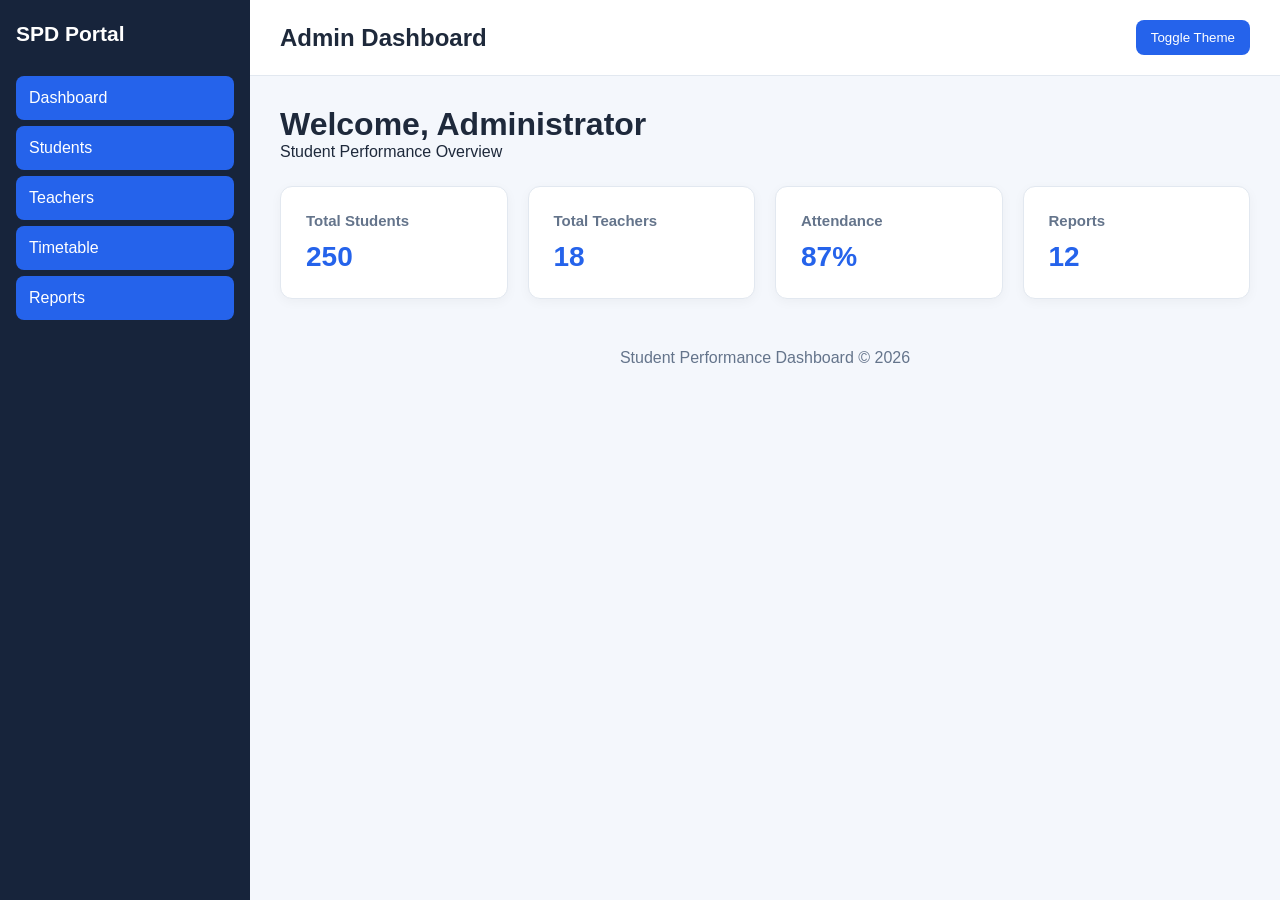
==== frontend-preview/index.html @ 3e71deca "Improve interactive dashboard UI" ====
<!DOCTYPE html>
<html lang="en">
<head>
    <meta charset="UTF-8">
    <meta name="viewport"
          content="width=device-width, initial-scale=1.0">
    <title>Student Performance Dashboard</title>
    <link rel="stylesheet"
          href="../src/main/webapp/assets/css/style.css">
</head>
<body>
    <div class="dashboard-layout">

        <aside class="sidebar" id="sidebar">
            <h2>SPD Portal</h2>
            <nav>
                <a href="#" class="active">Dashboard</a>
                <a href="#">Students</a>
                <a href="#">Teachers</a>
                <a href="#">Timetable</a>
                <a href="#">Reports</a>
            </nav>
        </aside>

        <div class="main-content">
            <header class="topbar">
                <button class="menu-toggle"
                        id="menuToggle"
                        aria-expanded="false">
                    ☰
                </button>

                <h2>Admin Dashboard</h2>

                <button id="themeToggle"
                        type="button">
                    Toggle Theme
                </button>
            </header>

            <main class="content">
                <h1>Welcome, Administrator</h1>
                <p>Student Performance Overview</p>

                <section class="cards">
                    <div class="card">
                        <h3>Total Students</h3>
                        <p>250</p>
                    </div>
                    <div class="card">
                        <h3>Total Teachers</h3>
                        <p>18</p>
                    </div>
                    <div class="card">
                        <h3>Attendance</h3>
                        <p>87%</p>
                    </div>
                    <div class="card">
                        <h3>Reports</h3>
                        <p>12</p>
                    </div>
                </section>
            </main>

            <footer class="footer">
                Student Performance Dashboard © 2026
            </footer>
        </div>
    </div>

    <script src="../src/main/webapp/assets/js/navigation.js"></script>
</body>
</html>
---- src/main/webapp/assets/css/style.css ----
:root {
    --primary: #2563eb;
    --sidebar: #17243b;
    --background: #f4f7fc;
    --white: #ffffff;
    --text: #1e293b;
    --muted: #64748b;
    --border: #e2e8f0;
}

* {
    margin: 0;
    padding: 0;
    box-sizing: border-box;
}

body {
    font-family: Arial, sans-serif;
    background: var(--background);
    color: var(--text);
}

.dashboard-layout {
    display: flex;
    min-height: 100vh;
}

.sidebar {
    width: 250px;
    background: var(--sidebar);
    color: white;
    padding: 22px 16px;
    flex-shrink: 0;
}

.sidebar h2 {
    font-size: 21px;
    margin-bottom: 30px;
}

.sidebar a {
    display: block;
    color: #cbd5e1;
    text-decoration: none;
    padding: 13px;
    border-radius: 8px;
    margin-bottom: 6px;
}

.sidebar a:hover,
.sidebar a.active {
    background: var(--primary);
    color: white;
}

.main-content {
    flex: 1;
    min-width: 0;
}

.topbar {
    background: var(--white);
    padding: 20px 30px;
    border-bottom: 1px solid var(--border);
    display: flex;
    justify-content: space-between;
    align-items: center;
}

.content {
    padding: 30px;
}

.cards {
    display: grid;
    grid-template-columns:
        repeat(auto-fit, minmax(200px, 1fr));
    gap: 20px;
    margin-top: 25px;
}

.card {
    background: white;
    padding: 25px;
    border-radius: 12px;
    border: 1px solid var(--border);
    box-shadow: 0 3px 12px rgba(0,0,0,0.04);
}

.card h3 {
    color: var(--muted);
    font-size: 15px;
    margin-bottom: 12px;
}

.card p {
    font-size: 28px;
    font-weight: bold;
    color: var(--primary);
}

.footer {
    text-align: center;
    padding: 20px;
    color: var(--muted);
}

.menu-toggle {
    display: none;
    background: var(--primary);
    color: white;
    border: none;
    padding: 10px;
    border-radius: 6px;
    cursor: pointer;
}

@media (max-width: 768px) {
    .sidebar {
        display: none;
    }

    .sidebar.open {
        display: block;
        position: absolute;
        top: 0;
        left: 0;
        min-height: 100vh;
        z-index: 10;
    }

    .menu-toggle {
        display: inline-block;
    }

    .topbar {
        padding: 15px;
        gap: 12px;
    }

    .content {
        padding: 18px;
    }
}


/* Dark Mode */

body.dark-mode {
    --background: #0f172a;
    --white: #1e293b;
    --text: #f8fafc;
    --muted: #cbd5e1;
    --border: #334155;
}

body.dark-mode .card {
    background: var(--white);
}

body.dark-mode .topbar {
    background: var(--white);
}

#themeToggle {
    background: var(--primary);
    color: white;
    padding: 10px 15px;
    border: none;
    border-radius: 8px;
    cursor: pointer;
}
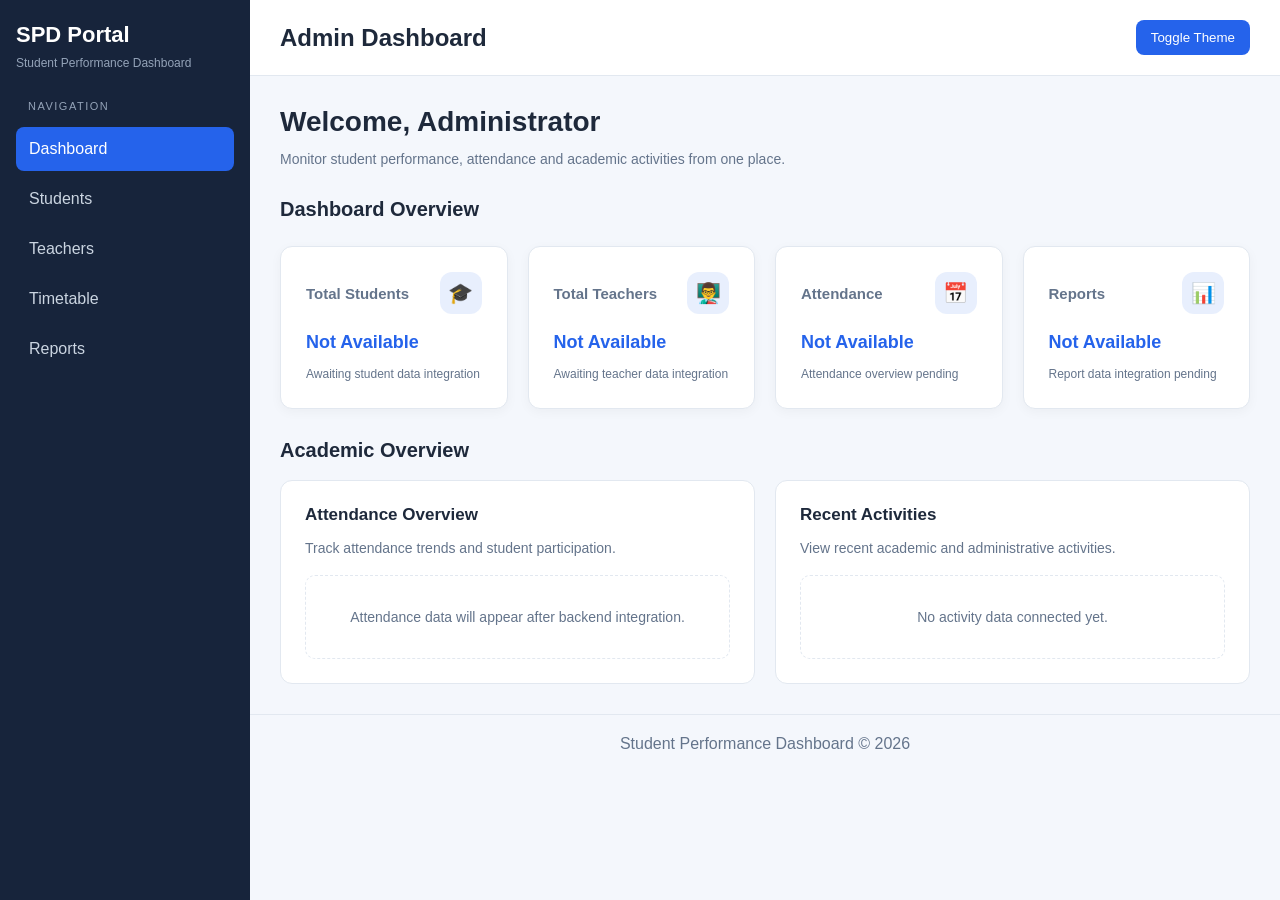
==== commit 38a09be5: "feat(frontend): enhance admin dashboard layout and overview panels" ====
--- a/frontend-preview/index.html
+++ b/frontend-preview/index.html
@@ -5,70 +5,168 @@
     <meta charset="UTF-8">
     <meta name="viewport"
           content="width=device-width, initial-scale=1.0">
-    <title>Student Performance Dashboard</title>
+    <title>Admin Dashboard | SPD Portal</title>
     <link rel="stylesheet"
           href="../src/main/webapp/assets/css/style.css">
 </head>
 <body>
-    <div class="dashboard-layout">
+<div class="dashboard-layout">
 
-        <aside class="sidebar" id="sidebar">
+    <!-- Sidebar -->
+    <aside class="sidebar" id="sidebar"
+           aria-label="Sidebar">
+        <div class="sidebar-brand">
             <h2>SPD Portal</h2>
-            <nav>
-                <a href="#" class="active">Dashboard</a>
-                <a href="#">Students</a>
-                <a href="#">Teachers</a>
-                <a href="#">Timetable</a>
-                <a href="#">Reports</a>
-            </nav>
-        </aside>
+            <p>Student Performance Dashboard</p>
+        </div>
 
-        <div class="main-content">
-            <header class="topbar">
-                <button class="menu-toggle"
-                        id="menuToggle"
-                        aria-expanded="false">
-                    ☰
-                </button>
+        <nav aria-label="Main navigation">
+            <span class="sidebar-section">NAVIGATION</span>
+            <!-- Backend URLs pending approval -->
+            <span class="nav-item active">Dashboard</span>
+            <span class="nav-item">Students</span>
+            <span class="nav-item">Teachers</span>
+            <span class="nav-item">Timetable</span>
+            <span class="nav-item">Reports</span>
+        </nav>
+    </aside>
 
-                <h2>Admin Dashboard</h2>
+    <div class="main-content">
 
-                <button id="themeToggle"
-                        type="button">
-                    Toggle Theme
-                </button>
-            </header>
+        <!-- Topbar -->
+        <header class="topbar">
+            <button class="menu-toggle"
+                    id="menuToggle"
+                    type="button"
+                    aria-label="Toggle sidebar"
+                    aria-controls="sidebar"
+                    aria-expanded="false">
+                ☰
+            </button>
 
-            <main class="content">
+            <h2>Admin Dashboard</h2>
+
+            <button id="themeToggle" type="button">
+                Toggle Theme
+            </button>
+        </header>
+
+        <main class="content">
+
+            <!-- Welcome -->
+            <section class="dashboard-welcome">
                 <h1>Welcome, Administrator</h1>
-                <p>Student Performance Overview</p>
+                <p>
+                    Monitor student performance, attendance
+                    and academic activities from one place.
+                </p>
+            </section>
 
-                <section class="cards">
-                    <div class="card">
-                        <h3>Total Students</h3>
-                        <p>250</p>
-                    </div>
-                    <div class="card">
-                        <h3>Total Teachers</h3>
-                        <p>18</p>
-                    </div>
-                    <div class="card">
-                        <h3>Attendance</h3>
-                        <p>87%</p>
-                    </div>
-                    <div class="card">
-                        <h3>Reports</h3>
-                        <p>12</p>
-                    </div>
-                </section>
-            </main>
+            <!-- Statistics -->
+            <section aria-label="Dashboard statistics">
+                <h2 class="section-heading">
+                    Dashboard Overview
+                </h2>
 
-            <footer class="footer">
-                Student Performance Dashboard © 2026
-            </footer>
-        </div>
+                <div class="cards">
+
+                    <article class="card stat-card">
+                        <div class="stat-card-header">
+                            <h3>Total Students</h3>
+                            <span class="stat-icon" aria-hidden="true">🎓</span>
+                        </div>
+                        <p class="stat-value">Not Available</p>
+                        <div class="stat-description">
+                            Awaiting student data integration
+                        </div>
+                    </article>
+
+                    <article class="card stat-card">
+                        <div class="stat-card-header">
+                            <h3>Total Teachers</h3>
+                            <span class="stat-icon" aria-hidden="true">👨‍🏫</span>
+                        </div>
+                        <p class="stat-value">Not Available</p>
+                        <div class="stat-description">
+                            Awaiting teacher data integration
+                        </div>
+                    </article>
+
+                    <article class="card stat-card">
+                        <div class="stat-card-header">
+                            <h3>Attendance</h3>
+                            <span class="stat-icon" aria-hidden="true">📅</span>
+                        </div>
+                        <p class="stat-value">Not Available</p>
+                        <div class="stat-description">
+                            Attendance overview pending
+                        </div>
+                    </article>
+
+                    <article class="card stat-card">
+                        <div class="stat-card-header">
+                            <h3>Reports</h3>
+                            <span class="stat-icon" aria-hidden="true">📊</span>
+                        </div>
+                        <p class="stat-value">Not Available</p>
+                        <div class="stat-description">
+                            Report data integration pending
+                        </div>
+                    </article>
+
+                </div>
+            </section>
+
+            <!-- Academic Overview -->
+            <section class="dashboard-section"
+                     aria-label="Academic overview">
+
+                <h2 class="section-heading">
+                    Academic Overview
+                </h2>
+
+                <div class="dashboard-panels">
+
+                    <article class="dashboard-panel">
+                        <h3>Attendance Overview</h3>
+                        <p>
+                            Track attendance trends and
+                            student participation.
+                        </p>
+
+                        <div class="empty-state">
+                            <p>
+                                Attendance data will appear
+                                after backend integration.
+                            </p>
+                        </div>
+                    </article>
+
+                    <article class="dashboard-panel">
+                        <h3>Recent Activities</h3>
+                        <p>
+                            View recent academic and
+                            administrative activities.
+                        </p>
+
+                        <div class="empty-state">
+                            <p>
+                                No activity data connected yet.
+                            </p>
+                        </div>
+                    </article>
+
+                </div>
+            </section>
+
+        </main>
+
+        <footer class="footer">
+            <p>Student Performance Dashboard © 2026</p>
+        </footer>
     </div>
+</div>
 
-    <script src="../src/main/webapp/assets/js/navigation.js"></script>
+<script src="../src/main/webapp/assets/js/navigation.js"></script>
 </body>
 </html>
--- a/src/main/webapp/assets/css/style.css
+++ b/src/main/webapp/assets/css/style.css
@@ -1,4 +1,3 @@
-
 :root {
     --primary: #2563eb;
     --sidebar: #17243b;
@@ -81,7 +80,7 @@
 }
 
 .card {
-    background: white;
+    background: var(--white);
     padding: 25px;
     border-radius: 12px;
     border: 1px solid var(--border);
@@ -95,10 +94,12 @@
 }
 
 .card p {
-    font-size: 28px;
-    font-weight: bold;
+    font-size: 18px;
+    font-weight: 600;
     color: var(--primary);
-}
+    overflow-wrap: anywhere;
+}
+
 
 .footer {
     text-align: center;
@@ -118,16 +119,24 @@
 
 @media (max-width: 768px) {
     .sidebar {
-        display: none;
-    }
-
-    .sidebar.open {
         display: block;
-        position: absolute;
+        position: fixed;
         top: 0;
         left: 0;
-        min-height: 100vh;
-        z-index: 10;
+        bottom: 0;
+        width: 250px;
+        max-width: 85vw;
+        z-index: 1000;
+        overflow-y: auto;
+        transform: translateX(-100%);
+        visibility: hidden;
+        transition: transform 0.25s ease,
+                    visibility 0.25s ease;
+    }
+
+    .sidebar.open {
+        transform: translateX(0);
+        visibility: visible;
     }
 
     .menu-toggle {
@@ -171,3 +180,212 @@
     border-radius: 8px;
     cursor: pointer;
 }
+
+/* Sidebar branding */
+.sidebar-brand {
+    margin-bottom: 30px;
+}
+
+.sidebar-brand h2 {
+    font-size: 22px;
+    margin-bottom: 8px;
+}
+
+.sidebar-brand p {
+    color: #94a3b8;
+    font-size: 12px;
+}
+
+/* Sidebar navigation items */
+.sidebar-section {
+    display: block;
+    font-size: 11px;
+    letter-spacing: 1.5px;
+    color: #94a3b8;
+    margin: 15px 12px;
+}
+
+.nav-item {
+    display: block;
+    padding: 13px;
+    margin-bottom: 6px;
+    border-radius: 8px;
+    color: #cbd5e1;
+    cursor: default;
+}
+
+.nav-item.active {
+    background: var(--primary);
+    color: white;
+}
+
+/* Better responsive spacing */
+.sidebar {
+    transition: transform 0.25s ease;
+}
+
+.footer {
+    border-top: 1px solid var(--border);
+}
+
+
+/* ========================================
+   PHASE B - PROFESSIONAL DASHBOARD UI
+   ======================================== */
+
+/* Dashboard welcome section */
+.dashboard-welcome {
+    margin-bottom: 28px;
+}
+
+.dashboard-welcome h1 {
+    font-size: 28px;
+    font-weight: 700;
+    margin-bottom: 10px;
+    color: var(--text);
+}
+
+.dashboard-welcome p {
+    font-size: 14px;
+    color: var(--muted);
+    line-height: 1.6;
+}
+
+/* Dashboard statistics cards */
+.stat-card {
+    position: relative;
+    overflow: hidden;
+    transition: transform 0.2s ease,
+                box-shadow 0.2s ease;
+}
+
+.stat-card:hover {
+    transform: translateY(-3px);
+    box-shadow: 0 8px 24px rgba(0, 0, 0, 0.08);
+}
+
+.stat-card-header {
+    display: flex;
+    justify-content: space-between;
+    align-items: center;
+    gap: 12px;
+    margin-bottom: 18px;
+}
+
+.stat-card-header h3 {
+    margin-bottom: 0;
+}
+
+.stat-icon {
+    width: 42px;
+    height: 42px;
+    display: flex;
+    align-items: center;
+    justify-content: center;
+    border-radius: 12px;
+    background: rgba(37, 99, 235, 0.1);
+    color: var(--primary);
+    font-size: 20px;
+    flex-shrink: 0;
+}
+
+.stat-value {
+    font-size: 20px;
+    font-weight: 700;
+    color: var(--text);
+    overflow-wrap: anywhere;
+}
+
+.stat-description {
+    margin-top: 12px;
+    font-size: 12px;
+    color: var(--muted);
+    line-height: 1.5;
+}
+
+/* Dashboard section layout */
+.dashboard-section {
+    margin-top: 30px;
+}
+
+.section-heading {
+    font-size: 20px;
+    font-weight: 700;
+    color: var(--text);
+    margin-bottom: 18px;
+}
+
+.dashboard-panels {
+    display: grid;
+    grid-template-columns: repeat(2, minmax(0, 1fr));
+    gap: 20px;
+}
+
+.dashboard-panel {
+    background: var(--white);
+    border: 1px solid var(--border);
+    border-radius: 12px;
+    padding: 24px;
+    min-width: 0;
+}
+
+.dashboard-panel h3 {
+    font-size: 17px;
+    margin-bottom: 12px;
+    color: var(--text);
+}
+
+.dashboard-panel p {
+    font-size: 14px;
+    color: var(--muted);
+    line-height: 1.6;
+}
+
+/* Placeholder for future backend data */
+.empty-state {
+    padding: 30px 16px;
+    text-align: center;
+    border: 1px dashed var(--border);
+    border-radius: 10px;
+    margin-top: 15px;
+}
+
+.empty-state p {
+    color: var(--muted);
+    font-size: 14px;
+}
+
+/* Responsive dashboard */
+@media (max-width: 768px) {
+    .dashboard-welcome h1 {
+        font-size: 23px;
+    }
+
+    .dashboard-panels {
+        grid-template-columns: 1fr;
+    }
+
+    .dashboard-panel {
+        padding: 18px;
+    }
+}
+
+@media (max-width: 480px) {
+    .cards {
+        grid-template-columns: 1fr;
+    }
+
+    .dashboard-welcome h1 {
+        font-size: 21px;
+    }
+}
+
+@media (prefers-reduced-motion: reduce) {
+    .stat-card {
+        transition: none;
+    }
+
+    .stat-card:hover {
+        transform: none;
+    }
+}
